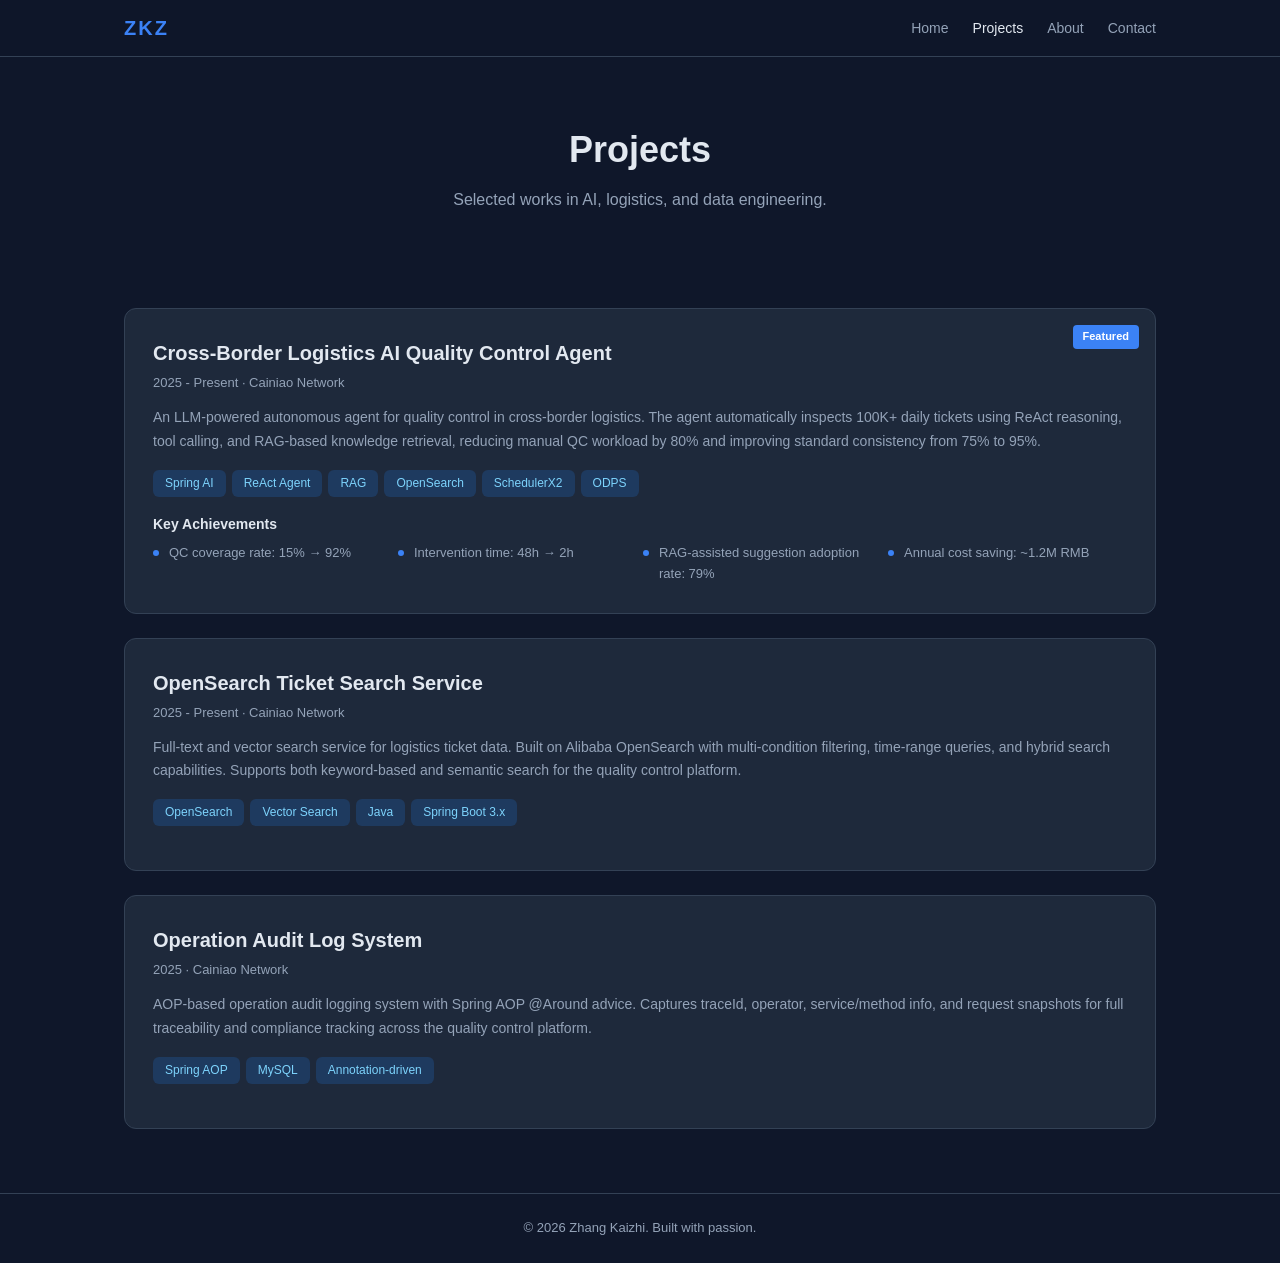
==== projects.html @ b3a65767 "init: personal site with about & projects" ====
<!DOCTYPE html>
<html lang="zh-CN">
<head>
  <meta charset="UTF-8">
  <meta name="viewport" content="width=device-width, initial-scale=1.0">
  <title>Projects - Zhang Kaizhi</title>
  <link rel="stylesheet" href="style.css">
  <link rel="icon" href="data:image/svg+xml,<svg xmlns=%22http://www.w3.org/2000/svg%22 viewBox=%220 0 100 100%22><text y=%22.9em%22 font-size=%2290%22>👨‍💻</text></svg>">
</head>
<body>
  <nav class="navbar">
    <div class="nav-container">
      <a href="index.html" class="nav-logo">ZKZ</a>
      <div class="nav-links">
        <a href="index.html">Home</a>
        <a href="projects.html" class="active">Projects</a>
        <a href="index.html#about">About</a>
        <a href="index.html#contact">Contact</a>
      </div>
    </div>
  </nav>

  <section class="page-header">
    <div class="container">
      <h1 class="page-title">Projects</h1>
      <p class="page-desc">Selected works in AI, logistics, and data engineering.</p>
    </div>
  </section>

  <section class="section">
    <div class="container">
      <div class="project-list">

        <!-- Project 1: AI QC Agent -->
        <div class="project-card">
          <div class="project-badge">Featured</div>
          <h2 class="project-title">Cross-Border Logistics AI Quality Control Agent</h2>
          <p class="project-meta">2025 - Present &middot; Cainiao Network</p>
          <p class="project-desc">
            An LLM-powered autonomous agent for quality control in cross-border logistics.
            The agent automatically inspects 100K+ daily tickets using ReAct reasoning,
            tool calling, and RAG-based knowledge retrieval, reducing manual QC workload by 80%
            and improving standard consistency from 75% to 95%.
          </p>
          <div class="project-tech">
            <span class="tag">Spring AI</span>
            <span class="tag">ReAct Agent</span>
            <span class="tag">RAG</span>
            <span class="tag">OpenSearch</span>
            <span class="tag">SchedulerX2</span>
            <span class="tag">ODPS</span>
          </div>
          <div class="project-highlights">
            <h4>Key Achievements</h4>
            <ul>
              <li>QC coverage rate: 15% → 92%</li>
              <li>Intervention time: 48h → 2h</li>
              <li>RAG-assisted suggestion adoption rate: 79%</li>
              <li>Annual cost saving: ~1.2M RMB</li>
            </ul>
          </div>
        </div>

        <!-- Project 2: OpenSearch -->
        <div class="project-card">
          <h2 class="project-title">OpenSearch Ticket Search Service</h2>
          <p class="project-meta">2025 - Present &middot; Cainiao Network</p>
          <p class="project-desc">
            Full-text and vector search service for logistics ticket data.
            Built on Alibaba OpenSearch with multi-condition filtering, time-range queries,
            and hybrid search capabilities. Supports both keyword-based and semantic search
            for the quality control platform.
          </p>
          <div class="project-tech">
            <span class="tag">OpenSearch</span>
            <span class="tag">Vector Search</span>
            <span class="tag">Java</span>
            <span class="tag">Spring Boot 3.x</span>
          </div>
        </div>

        <!-- Project 3: Operation Audit -->
        <div class="project-card">
          <h2 class="project-title">Operation Audit Log System</h2>
          <p class="project-meta">2025 &middot; Cainiao Network</p>
          <p class="project-desc">
            AOP-based operation audit logging system with Spring AOP @Around advice.
            Captures traceId, operator, service/method info, and request snapshots
            for full traceability and compliance tracking across the quality control platform.
          </p>
          <div class="project-tech">
            <span class="tag">Spring AOP</span>
            <span class="tag">MySQL</span>
            <span class="tag">Annotation-driven</span>
          </div>
        </div>

      </div>
    </div>
  </section>

  <footer class="footer">
    <div class="container">
      <p>&copy; 2026 Zhang Kaizhi. Built with passion.</p>
    </div>
  </footer>
</body>
</html>
---- style.css ----
* { margin: 0; padding: 0; box-sizing: border-box; }

:root {
  --bg: #0f172a;
  --bg-alt: #1e293b;
  --surface: #1e293b;
  --border: #334155;
  --text: #e2e8f0;
  --text-muted: #94a3b8;
  --primary: #3b82f6;
  --primary-hover: #2563eb;
  --accent: #60a5fa;
  --tag-bg: #1e3a5f;
  --tag-text: #7dd3fc;
  --radius: 12px;
}

body {
  font-family: -apple-system, "PingFang SC", "Segoe UI", "Microsoft YaHei", sans-serif;
  background: var(--bg);
  color: var(--text);
  line-height: 1.6;
  -webkit-font-smoothing: antialiased;
}

.container { max-width: 1080px; margin: 0 auto; padding: 0 24px; }

/* Navbar */
.navbar {
  position: sticky; top: 0; z-index: 100;
  background: rgba(15, 23, 42, 0.85);
  backdrop-filter: blur(12px);
  border-bottom: 1px solid var(--border);
}
.nav-container {
  max-width: 1080px; margin: 0 auto; padding: 0 24px;
  display: flex; align-items: center; justify-content: space-between;
  height: 56px;
}
.nav-logo {
  font-size: 20px; font-weight: 800; color: var(--primary);
  text-decoration: none; letter-spacing: 2px;
}
.nav-links { display: flex; gap: 24px; }
.nav-links a {
  text-decoration: none; color: var(--text-muted); font-size: 14px;
  font-weight: 500; transition: color 0.2s;
}
.nav-links a:hover, .nav-links a.active { color: var(--text); }

/* Hero */
.hero {
  display: flex; align-items: center; gap: 48px;
  max-width: 1080px; margin: 0 auto; padding: 80px 24px;
}
.hero-content { flex: 1; }
.hero-greeting { font-size: 16px; color: var(--primary); font-weight: 600; margin-bottom: 8px; }
.hero-name { font-size: 48px; font-weight: 800; line-height: 1.1; margin-bottom: 8px; }
.hero-title { font-size: 20px; color: var(--text-muted); margin-bottom: 20px; }
.hero-desc { font-size: 15px; color: var(--text-muted); line-height: 1.7; margin-bottom: 28px; }
.hero-actions { display: flex; gap: 12px; }
.btn {
  display: inline-block; padding: 10px 24px; border-radius: 8px;
  font-size: 14px; font-weight: 600; text-decoration: none; transition: all 0.2s;
}
.btn-primary { background: var(--primary); color: #fff; }
.btn-primary:hover { background: var(--primary-hover); }
.btn-outline { border: 1px solid var(--border); color: var(--text); }
.btn-outline:hover { border-color: var(--primary); color: var(--primary); }

.hero-visual { flex: 1; }
.code-block {
  background: #0d1117; border: 1px solid var(--border);
  border-radius: var(--radius); overflow: hidden;
  font-family: "SF Mono", "Fira Code", "Consolas", monospace;
}
.code-header {
  display: flex; align-items: center; gap: 6px;
  padding: 10px 16px; background: #161b22; border-bottom: 1px solid var(--border);
}
.dot { width: 10px; height: 10px; border-radius: 50%; }
.dot.red { background: #ff5f56; }
.dot.yellow { background: #ffbd2e; }
.dot.green { background: #27c93f; }
.code-filename { margin-left: 12px; font-size: 12px; color: var(--text-muted); }
.code-body {
  padding: 16px 20px; font-size: 13px; line-height: 1.7;
  color: #c9d1d9; overflow-x: auto;
}
.code-body .keyword { color: #ff7b72; }
.code-body .class-name { color: #dcdcaa; }
.code-body .string { color: #ce9178; }
.code-body .method { color: #dcdcaa; }

/* Sections */
.section { padding: 64px 0; }
.section-alt { background: var(--bg-alt); }
.section-title {
  font-size: 28px; font-weight: 700; margin-bottom: 32px;
  text-align: center;
}

/* About */
.about-grid {
  display: grid; grid-template-columns: repeat(auto-fit, minmax(280px, 1fr));
  gap: 20px; margin-bottom: 40px;
}
.about-card {
  background: var(--surface); border: 1px solid var(--border);
  border-radius: var(--radius); padding: 28px;
  transition: border-color 0.2s;
}
.about-card:hover { border-color: var(--primary); }
.about-icon { font-size: 32px; margin-bottom: 12px; }
.about-card h3 { font-size: 16px; font-weight: 600; margin-bottom: 8px; }
.about-card p { font-size: 14px; color: var(--text-muted); line-height: 1.6; }

/* Tech stack */
.stack-title { font-size: 18px; font-weight: 600; margin-bottom: 16px; text-align: center; }
.stack-tags { display: flex; flex-wrap: wrap; gap: 8px; justify-content: center; }
.tag {
  display: inline-block; padding: 4px 12px; border-radius: 6px;
  font-size: 12px; font-weight: 500;
  background: var(--tag-bg); color: var(--tag-text);
}

/* Projects */
.page-header {
  padding: 64px 0 32px; text-align: center;
}
.page-title { font-size: 36px; font-weight: 800; margin-bottom: 8px; }
.page-desc { font-size: 16px; color: var(--text-muted); }

.project-list { display: flex; flex-direction: column; gap: 24px; }
.project-card {
  background: var(--surface); border: 1px solid var(--border);
  border-radius: var(--radius); padding: 28px;
  position: relative; transition: border-color 0.2s;
}
.project-card:hover { border-color: var(--primary); }
.project-badge {
  position: absolute; top: 16px; right: 16px;
  background: var(--primary); color: #fff; font-size: 11px;
  font-weight: 600; padding: 3px 10px; border-radius: 4px;
}
.project-title { font-size: 20px; font-weight: 700; margin-bottom: 4px; }
.project-meta { font-size: 13px; color: var(--text-muted); margin-bottom: 12px; }
.project-desc { font-size: 14px; color: var(--text-muted); line-height: 1.7; margin-bottom: 16px; }
.project-tech { display: flex; flex-wrap: wrap; gap: 6px; margin-bottom: 16px; }
.project-highlights h4 { font-size: 14px; font-weight: 600; margin-bottom: 8px; }
.project-highlights ul {
  list-style: none; display: grid;
  grid-template-columns: repeat(auto-fit, minmax(200px, 1fr)); gap: 6px;
}
.project-highlights li {
  font-size: 13px; color: var(--text-muted);
  padding-left: 16px; position: relative;
}
.project-highlights li::before {
  content: ''; position: absolute; left: 0; top: 7px;
  width: 6px; height: 6px; border-radius: 50%; background: var(--primary);
}

/* Contact */
.contact-links {
  display: flex; gap: 16px; justify-content: center; flex-wrap: wrap;
}
.contact-card {
  display: flex; align-items: center; gap: 10px;
  background: var(--surface); border: 1px solid var(--border);
  border-radius: var(--radius); padding: 16px 28px;
  text-decoration: none; color: var(--text);
  font-size: 15px; font-weight: 500; transition: all 0.2s;
}
.contact-card:hover { border-color: var(--primary); }
.contact-icon { width: 24px; height: 24px; }

/* Footer */
.footer {
  padding: 24px 0; text-align: center;
  border-top: 1px solid var(--border);
}
.footer p { font-size: 13px; color: var(--text-muted); }

/* Responsive */
@media (max-width: 768px) {
  .hero { flex-direction: column; padding: 48px 24px; gap: 32px; }
  .hero-name { font-size: 36px; }
  .about-grid { grid-template-columns: 1fr; }
}
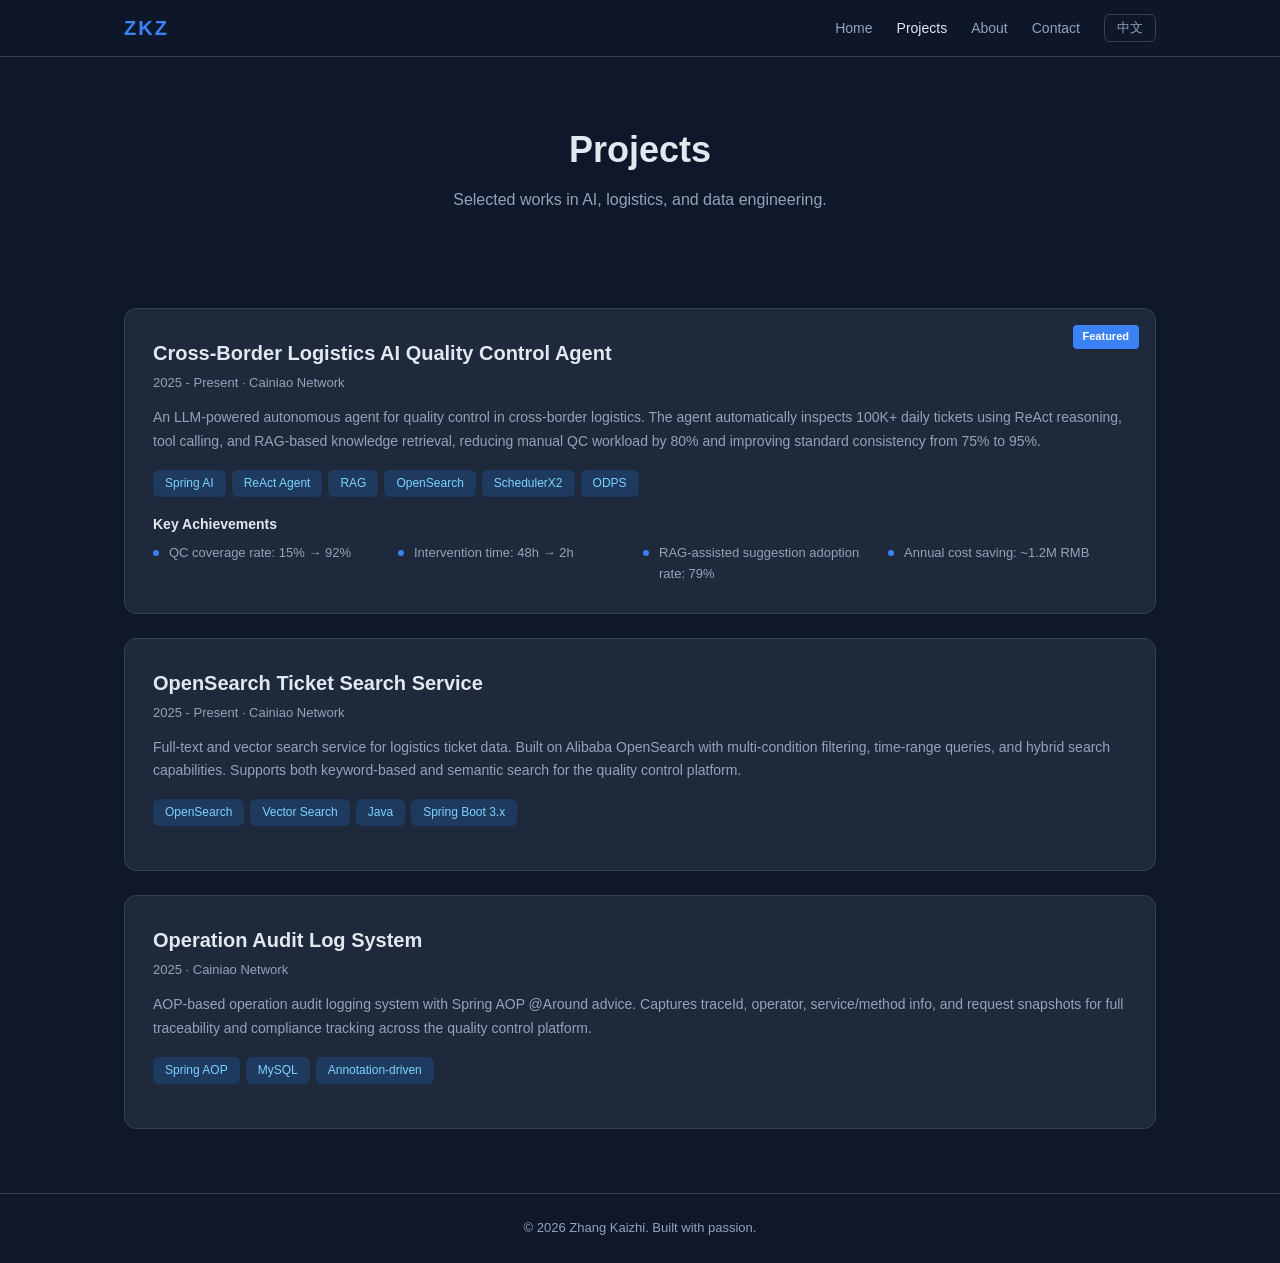
==== commit ceb3e4ac: "feat: add i18n zh/en toggle with one-click language switch" ====
--- a/projects.html
+++ b/projects.html
@@ -1,5 +1,5 @@
 <!DOCTYPE html>
-<html lang="zh-CN">
+<html lang="en">
 <head>
   <meta charset="UTF-8">
   <meta name="viewport" content="width=device-width, initial-scale=1.0">
@@ -7,23 +7,24 @@
   <link rel="stylesheet" href="style.css">
   <link rel="icon" href="data:image/svg+xml,<svg xmlns=%22http://www.w3.org/2000/svg%22 viewBox=%220 0 100 100%22><text y=%22.9em%22 font-size=%2290%22>👨‍💻</text></svg>">
 </head>
-<body>
+<body class="page-projects">
   <nav class="navbar">
     <div class="nav-container">
       <a href="index.html" class="nav-logo">ZKZ</a>
       <div class="nav-links">
-        <a href="index.html">Home</a>
-        <a href="projects.html" class="active">Projects</a>
-        <a href="index.html#about">About</a>
-        <a href="index.html#contact">Contact</a>
+        <a href="index.html" data-i18n="nav.home">Home</a>
+        <a href="projects.html" class="active" data-i18n="nav.projects">Projects</a>
+        <a href="index.html#about" data-i18n="nav.about">About</a>
+        <a href="index.html#contact" data-i18n="nav.contact">Contact</a>
+        <button class="lang-btn" onclick="toggleLang()" data-i18n="nav.lang">中文</button>
       </div>
     </div>
   </nav>
 
   <section class="page-header">
     <div class="container">
-      <h1 class="page-title">Projects</h1>
-      <p class="page-desc">Selected works in AI, logistics, and data engineering.</p>
+      <h1 class="page-title" data-i18n="page.title">Projects</h1>
+      <p class="page-desc" data-i18n="page.desc">Selected works in AI, logistics, and data engineering.</p>
     </div>
   </section>
 
@@ -31,12 +32,12 @@
     <div class="container">
       <div class="project-list">
 
-        <!-- Project 1: AI QC Agent -->
+        <!-- Project 1 -->
         <div class="project-card">
-          <div class="project-badge">Featured</div>
-          <h2 class="project-title">Cross-Border Logistics AI Quality Control Agent</h2>
-          <p class="project-meta">2025 - Present &middot; Cainiao Network</p>
-          <p class="project-desc">
+          <div class="project-badge" data-i18n="p1.badge">Featured</div>
+          <h2 class="project-title" data-i18n="p1.title">Cross-Border Logistics AI Quality Control Agent</h2>
+          <p class="project-meta" data-i18n="p1.meta">2025 - Present &middot; Cainiao Network</p>
+          <p class="project-desc" data-i18n="p1.desc">
             An LLM-powered autonomous agent for quality control in cross-border logistics.
             The agent automatically inspects 100K+ daily tickets using ReAct reasoning,
             tool calling, and RAG-based knowledge retrieval, reducing manual QC workload by 80%
@@ -51,21 +52,21 @@
             <span class="tag">ODPS</span>
           </div>
           <div class="project-highlights">
-            <h4>Key Achievements</h4>
+            <h4 data-i18n="p1.h4">Key Achievements</h4>
             <ul>
-              <li>QC coverage rate: 15% → 92%</li>
-              <li>Intervention time: 48h → 2h</li>
-              <li>RAG-assisted suggestion adoption rate: 79%</li>
-              <li>Annual cost saving: ~1.2M RMB</li>
+              <li data-i18n="p1.li1">QC coverage rate: 15% → 92%</li>
+              <li data-i18n="p1.li2">Intervention time: 48h → 2h</li>
+              <li data-i18n="p1.li3">RAG-assisted suggestion adoption rate: 79%</li>
+              <li data-i18n="p1.li4">Annual cost saving: ~1.2M RMB</li>
             </ul>
           </div>
         </div>
 
-        <!-- Project 2: OpenSearch -->
+        <!-- Project 2 -->
         <div class="project-card">
-          <h2 class="project-title">OpenSearch Ticket Search Service</h2>
-          <p class="project-meta">2025 - Present &middot; Cainiao Network</p>
-          <p class="project-desc">
+          <h2 class="project-title" data-i18n="p2.title">OpenSearch Ticket Search Service</h2>
+          <p class="project-meta" data-i18n="p2.meta">2025 - Present &middot; Cainiao Network</p>
+          <p class="project-desc" data-i18n="p2.desc">
             Full-text and vector search service for logistics ticket data.
             Built on Alibaba OpenSearch with multi-condition filtering, time-range queries,
             and hybrid search capabilities. Supports both keyword-based and semantic search
@@ -79,11 +80,11 @@
           </div>
         </div>
 
-        <!-- Project 3: Operation Audit -->
+        <!-- Project 3 -->
         <div class="project-card">
-          <h2 class="project-title">Operation Audit Log System</h2>
-          <p class="project-meta">2025 &middot; Cainiao Network</p>
-          <p class="project-desc">
+          <h2 class="project-title" data-i18n="p3.title">Operation Audit Log System</h2>
+          <p class="project-meta" data-i18n="p3.meta">2025 &middot; Cainiao Network</p>
+          <p class="project-desc" data-i18n="p3.desc">
             AOP-based operation audit logging system with Spring AOP @Around advice.
             Captures traceId, operator, service/method info, and request snapshots
             for full traceability and compliance tracking across the quality control platform.
@@ -101,8 +102,10 @@
 
   <footer class="footer">
     <div class="container">
-      <p>&copy; 2026 Zhang Kaizhi. Built with passion.</p>
+      <p data-i18n="footer.text">&copy; 2026 Zhang Kaizhi. Built with passion.</p>
     </div>
   </footer>
+
+  <script src="i18n.js"></script>
 </body>
 </html>
--- a/style.css
+++ b/style.css
@@ -47,6 +47,13 @@
   font-weight: 500; transition: color 0.2s;
 }
 .nav-links a:hover, .nav-links a.active { color: var(--text); }
+.nav-links { align-items: center; }
+.lang-btn {
+  background: transparent; border: 1px solid var(--border); color: var(--text-muted);
+  padding: 4px 12px; border-radius: 6px; font-size: 13px; font-weight: 500;
+  cursor: pointer; transition: all 0.2s; font-family: inherit;
+}
+.lang-btn:hover { border-color: var(--primary); color: var(--primary); }
 
 /* Hero */
 .hero {
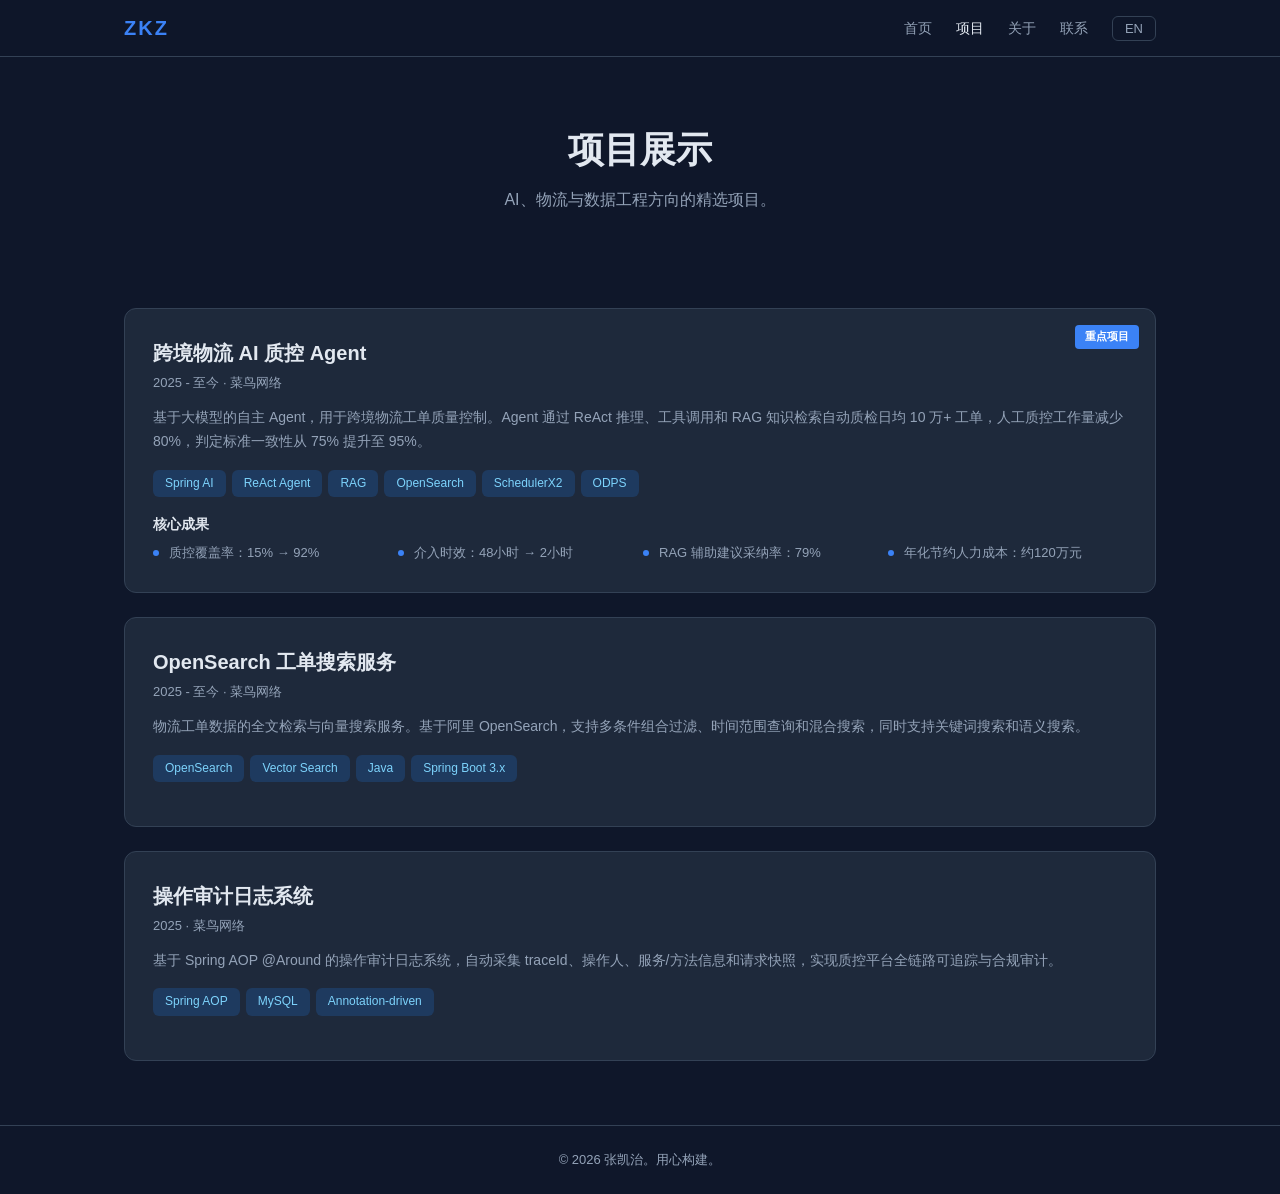
==== commit 59b6b55b: "feat: default to Chinese, one-click switch to English" ====
--- a/projects.html
+++ b/projects.html
@@ -1,9 +1,9 @@
 <!DOCTYPE html>
-<html lang="en">
+<html lang="zh-CN">
 <head>
   <meta charset="UTF-8">
   <meta name="viewport" content="width=device-width, initial-scale=1.0">
-  <title>Projects - Zhang Kaizhi</title>
+  <title>项目展示 - 张凯治</title>
   <link rel="stylesheet" href="style.css">
   <link rel="icon" href="data:image/svg+xml,<svg xmlns=%22http://www.w3.org/2000/svg%22 viewBox=%220 0 100 100%22><text y=%22.9em%22 font-size=%2290%22>👨‍💻</text></svg>">
 </head>
@@ -12,19 +12,19 @@
     <div class="nav-container">
       <a href="index.html" class="nav-logo">ZKZ</a>
       <div class="nav-links">
-        <a href="index.html" data-i18n="nav.home">Home</a>
-        <a href="projects.html" class="active" data-i18n="nav.projects">Projects</a>
-        <a href="index.html#about" data-i18n="nav.about">About</a>
-        <a href="index.html#contact" data-i18n="nav.contact">Contact</a>
-        <button class="lang-btn" onclick="toggleLang()" data-i18n="nav.lang">中文</button>
+        <a href="index.html" data-i18n="nav.home">首页</a>
+        <a href="projects.html" class="active" data-i18n="nav.projects">项目</a>
+        <a href="index.html#about" data-i18n="nav.about">关于</a>
+        <a href="index.html#contact" data-i18n="nav.contact">联系</a>
+        <button class="lang-btn" onclick="toggleLang()" data-i18n="nav.lang">EN</button>
       </div>
     </div>
   </nav>
 
   <section class="page-header">
     <div class="container">
-      <h1 class="page-title" data-i18n="page.title">Projects</h1>
-      <p class="page-desc" data-i18n="page.desc">Selected works in AI, logistics, and data engineering.</p>
+      <h1 class="page-title" data-i18n="page.title">项目展示</h1>
+      <p class="page-desc" data-i18n="page.desc">AI、物流与数据工程方向的精选项目。</p>
     </div>
   </section>
 
@@ -34,14 +34,11 @@
 
         <!-- Project 1 -->
         <div class="project-card">
-          <div class="project-badge" data-i18n="p1.badge">Featured</div>
-          <h2 class="project-title" data-i18n="p1.title">Cross-Border Logistics AI Quality Control Agent</h2>
-          <p class="project-meta" data-i18n="p1.meta">2025 - Present &middot; Cainiao Network</p>
+          <div class="project-badge" data-i18n="p1.badge">重点项目</div>
+          <h2 class="project-title" data-i18n="p1.title">跨境物流 AI 质控 Agent</h2>
+          <p class="project-meta" data-i18n="p1.meta">2025 - 至今 &middot; 菜鸟网络</p>
           <p class="project-desc" data-i18n="p1.desc">
-            An LLM-powered autonomous agent for quality control in cross-border logistics.
-            The agent automatically inspects 100K+ daily tickets using ReAct reasoning,
-            tool calling, and RAG-based knowledge retrieval, reducing manual QC workload by 80%
-            and improving standard consistency from 75% to 95%.
+            基于大模型的自主 Agent，用于跨境物流工单质量控制。Agent 通过 ReAct 推理、工具调用和 RAG 知识检索自动质检日均 10 万+ 工单，人工质控工作量减少 80%，判定标准一致性从 75% 提升至 95%。
           </p>
           <div class="project-tech">
             <span class="tag">Spring AI</span>
@@ -52,25 +49,22 @@
             <span class="tag">ODPS</span>
           </div>
           <div class="project-highlights">
-            <h4 data-i18n="p1.h4">Key Achievements</h4>
+            <h4 data-i18n="p1.h4">核心成果</h4>
             <ul>
-              <li data-i18n="p1.li1">QC coverage rate: 15% → 92%</li>
-              <li data-i18n="p1.li2">Intervention time: 48h → 2h</li>
-              <li data-i18n="p1.li3">RAG-assisted suggestion adoption rate: 79%</li>
-              <li data-i18n="p1.li4">Annual cost saving: ~1.2M RMB</li>
+              <li data-i18n="p1.li1">质控覆盖率：15% → 92%</li>
+              <li data-i18n="p1.li2">介入时效：48小时 → 2小时</li>
+              <li data-i18n="p1.li3">RAG 辅助建议采纳率：79%</li>
+              <li data-i18n="p1.li4">年化节约人力成本：约120万元</li>
             </ul>
           </div>
         </div>
 
         <!-- Project 2 -->
         <div class="project-card">
-          <h2 class="project-title" data-i18n="p2.title">OpenSearch Ticket Search Service</h2>
-          <p class="project-meta" data-i18n="p2.meta">2025 - Present &middot; Cainiao Network</p>
+          <h2 class="project-title" data-i18n="p2.title">OpenSearch 工单搜索服务</h2>
+          <p class="project-meta" data-i18n="p2.meta">2025 - 至今 &middot; 菜鸟网络</p>
           <p class="project-desc" data-i18n="p2.desc">
-            Full-text and vector search service for logistics ticket data.
-            Built on Alibaba OpenSearch with multi-condition filtering, time-range queries,
-            and hybrid search capabilities. Supports both keyword-based and semantic search
-            for the quality control platform.
+            物流工单数据的全文检索与向量搜索服务。基于阿里 OpenSearch，支持多条件组合过滤、时间范围查询和混合搜索，同时支持关键词搜索和语义搜索。
           </p>
           <div class="project-tech">
             <span class="tag">OpenSearch</span>
@@ -82,12 +76,10 @@
 
         <!-- Project 3 -->
         <div class="project-card">
-          <h2 class="project-title" data-i18n="p3.title">Operation Audit Log System</h2>
-          <p class="project-meta" data-i18n="p3.meta">2025 &middot; Cainiao Network</p>
+          <h2 class="project-title" data-i18n="p3.title">操作审计日志系统</h2>
+          <p class="project-meta" data-i18n="p3.meta">2025 &middot; 菜鸟网络</p>
           <p class="project-desc" data-i18n="p3.desc">
-            AOP-based operation audit logging system with Spring AOP @Around advice.
-            Captures traceId, operator, service/method info, and request snapshots
-            for full traceability and compliance tracking across the quality control platform.
+            基于 Spring AOP @Around 的操作审计日志系统，自动采集 traceId、操作人、服务/方法信息和请求快照，实现质控平台全链路可追踪与合规审计。
           </p>
           <div class="project-tech">
             <span class="tag">Spring AOP</span>
@@ -102,7 +94,7 @@
 
   <footer class="footer">
     <div class="container">
-      <p data-i18n="footer.text">&copy; 2026 Zhang Kaizhi. Built with passion.</p>
+      <p data-i18n="footer.text">&copy; 2026 张凯治。用心构建。</p>
     </div>
   </footer>
 
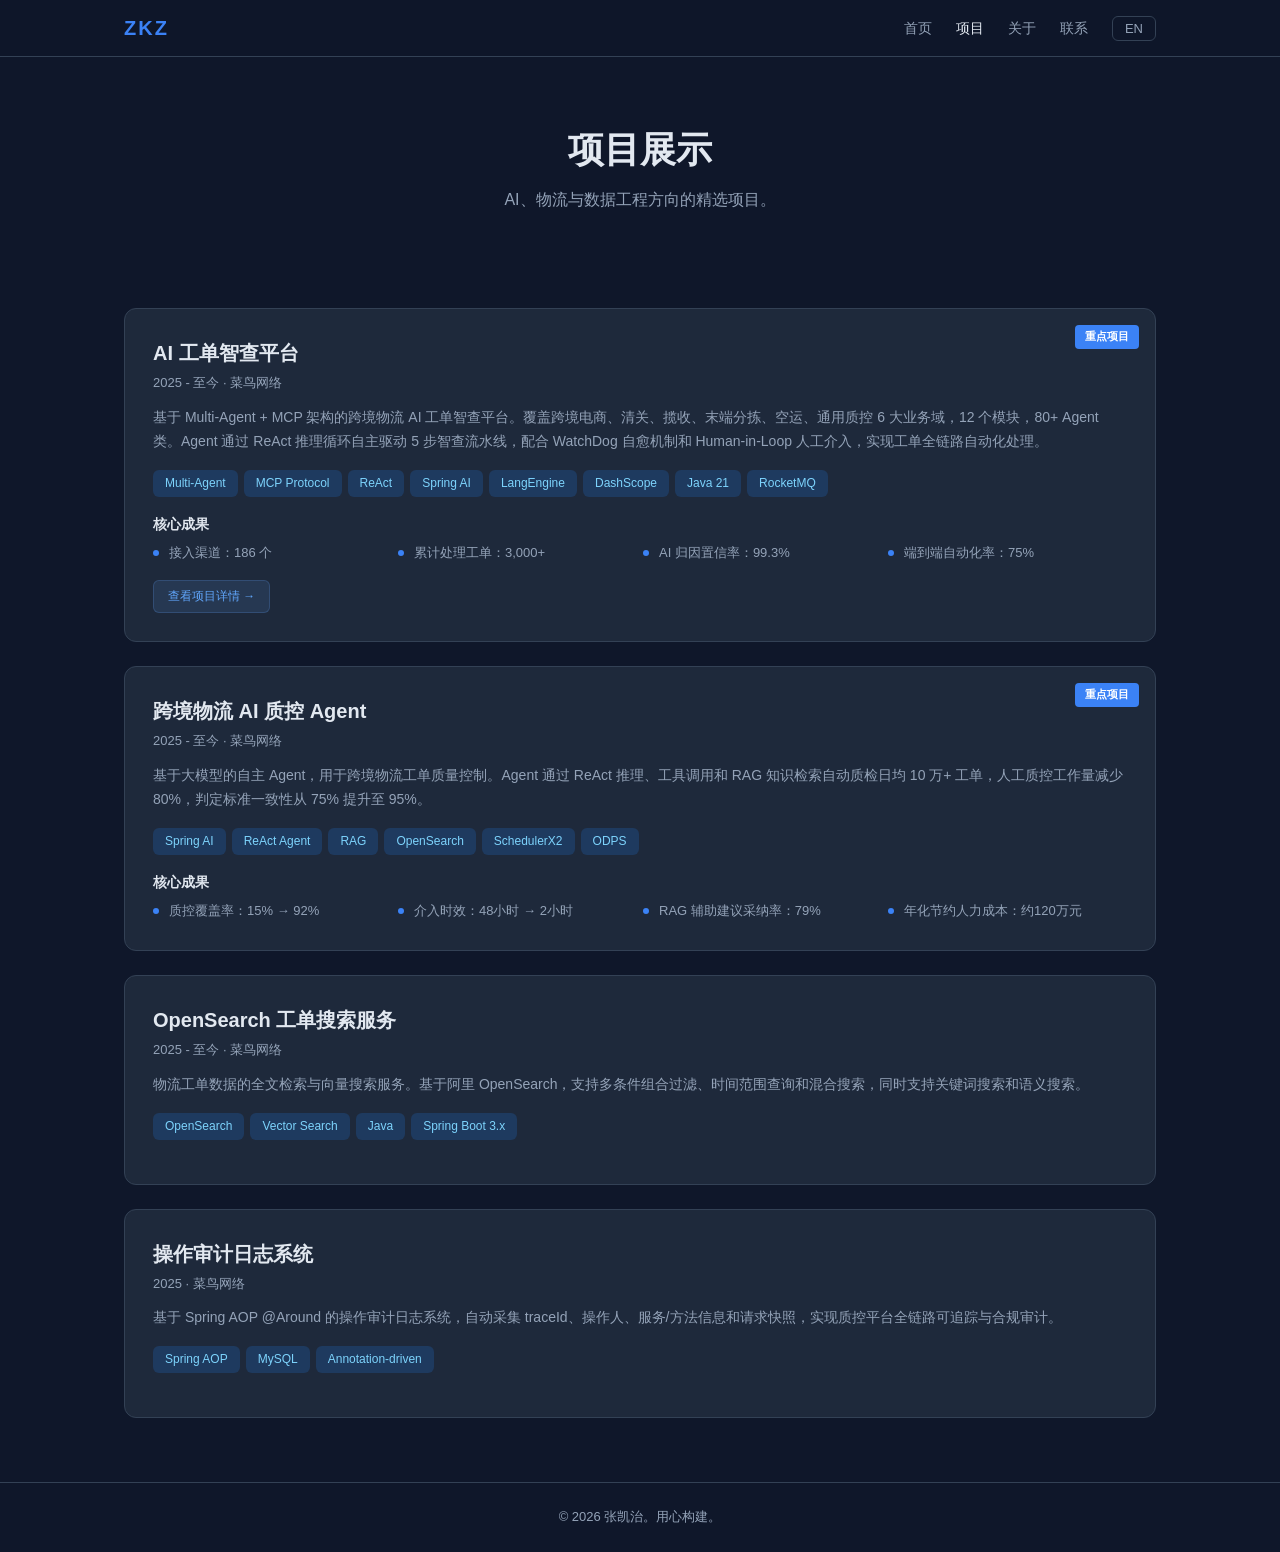
==== commit 95db9eba: "feat: add AI 工单智查平台 project showcase Add comprehensive project documentation for the AI ticket inves" ====
--- a/projects.html
+++ b/projects.html
@@ -31,6 +31,38 @@
   <section class="section">
     <div class="container">
       <div class="project-list">
+
+        <!-- Project 0: AI 工单智查 -->
+        <div class="project-card">
+          <div class="project-badge" data-i18n="p0.badge">重点项目</div>
+          <h2 class="project-title" data-i18n="p0.title">AI 工单智查平台</h2>
+          <p class="project-meta" data-i18n="p0.meta">2025 - 至今 &middot; 菜鸟网络</p>
+          <p class="project-desc" data-i18n="p0.desc">
+            基于 Multi-Agent + MCP 架构的跨境物流 AI 工单智查平台。覆盖跨境电商、清关、揽收、末端分拣、空运、通用质控 6 大业务域，12 个模块，80+ Agent 类。Agent 通过 ReAct 推理循环自主驱动 5 步智查流水线，配合 WatchDog 自愈机制和 Human-in-Loop 人工介入，实现工单全链路自动化处理。
+          </p>
+          <div class="project-tech">
+            <span class="tag">Multi-Agent</span>
+            <span class="tag">MCP Protocol</span>
+            <span class="tag">ReAct</span>
+            <span class="tag">Spring AI</span>
+            <span class="tag">LangEngine</span>
+            <span class="tag">DashScope</span>
+            <span class="tag">Java 21</span>
+            <span class="tag">RocketMQ</span>
+          </div>
+          <div class="project-highlights">
+            <h4 data-i18n="p0.h4">核心成果</h4>
+            <ul>
+              <li data-i18n="p0.li1">接入渠道：186 个</li>
+              <li data-i18n="p0.li2">累计处理工单：3,000+</li>
+              <li data-i18n="p0.li3">AI 归因置信率：99.3%</li>
+              <li data-i18n="p0.li4">端到端自动化率：75%</li>
+            </ul>
+          </div>
+          <div style="margin-top:16px">
+            <a href="ai-ticket-check/index.html" class="tag" style="background:rgba(96,165,250,.12);color:#60a5fa;border:1px solid rgba(96,165,250,.2);padding:6px 14px;border-radius:6px;text-decoration:none;font-size:12px;display:inline-block;transition:all .2s">查看项目详情 →</a>
+          </div>
+        </div>
 
         <!-- Project 1 -->
         <div class="project-card">
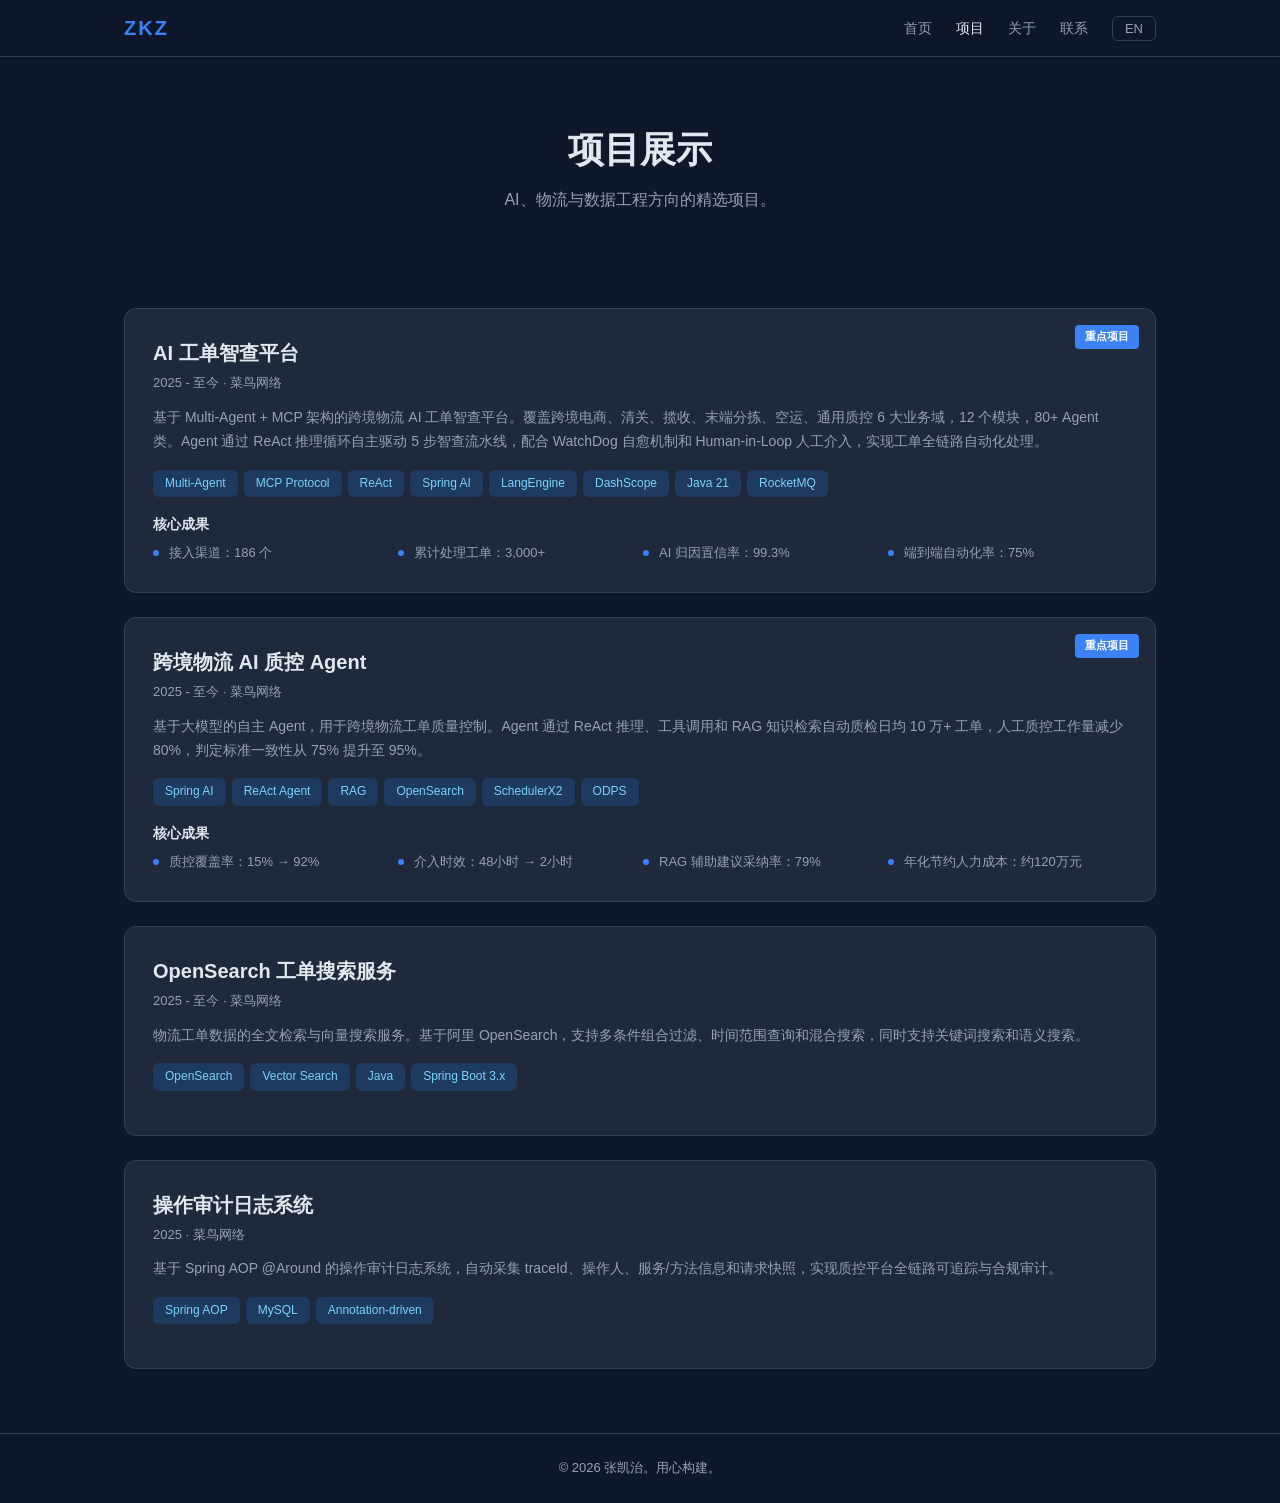
==== commit d65e0200: "refactor: simplify project showcase, remove extra diagram pages Keep only the resume-style project c" ====
--- a/projects.html
+++ b/projects.html
@@ -58,9 +58,6 @@
               <li data-i18n="p0.li3">AI 归因置信率：99.3%</li>
               <li data-i18n="p0.li4">端到端自动化率：75%</li>
             </ul>
-          </div>
-          <div style="margin-top:16px">
-            <a href="ai-ticket-check/index.html" class="tag" style="background:rgba(96,165,250,.12);color:#60a5fa;border:1px solid rgba(96,165,250,.2);padding:6px 14px;border-radius:6px;text-decoration:none;font-size:12px;display:inline-block;transition:all .2s">查看项目详情 →</a>
           </div>
         </div>
 
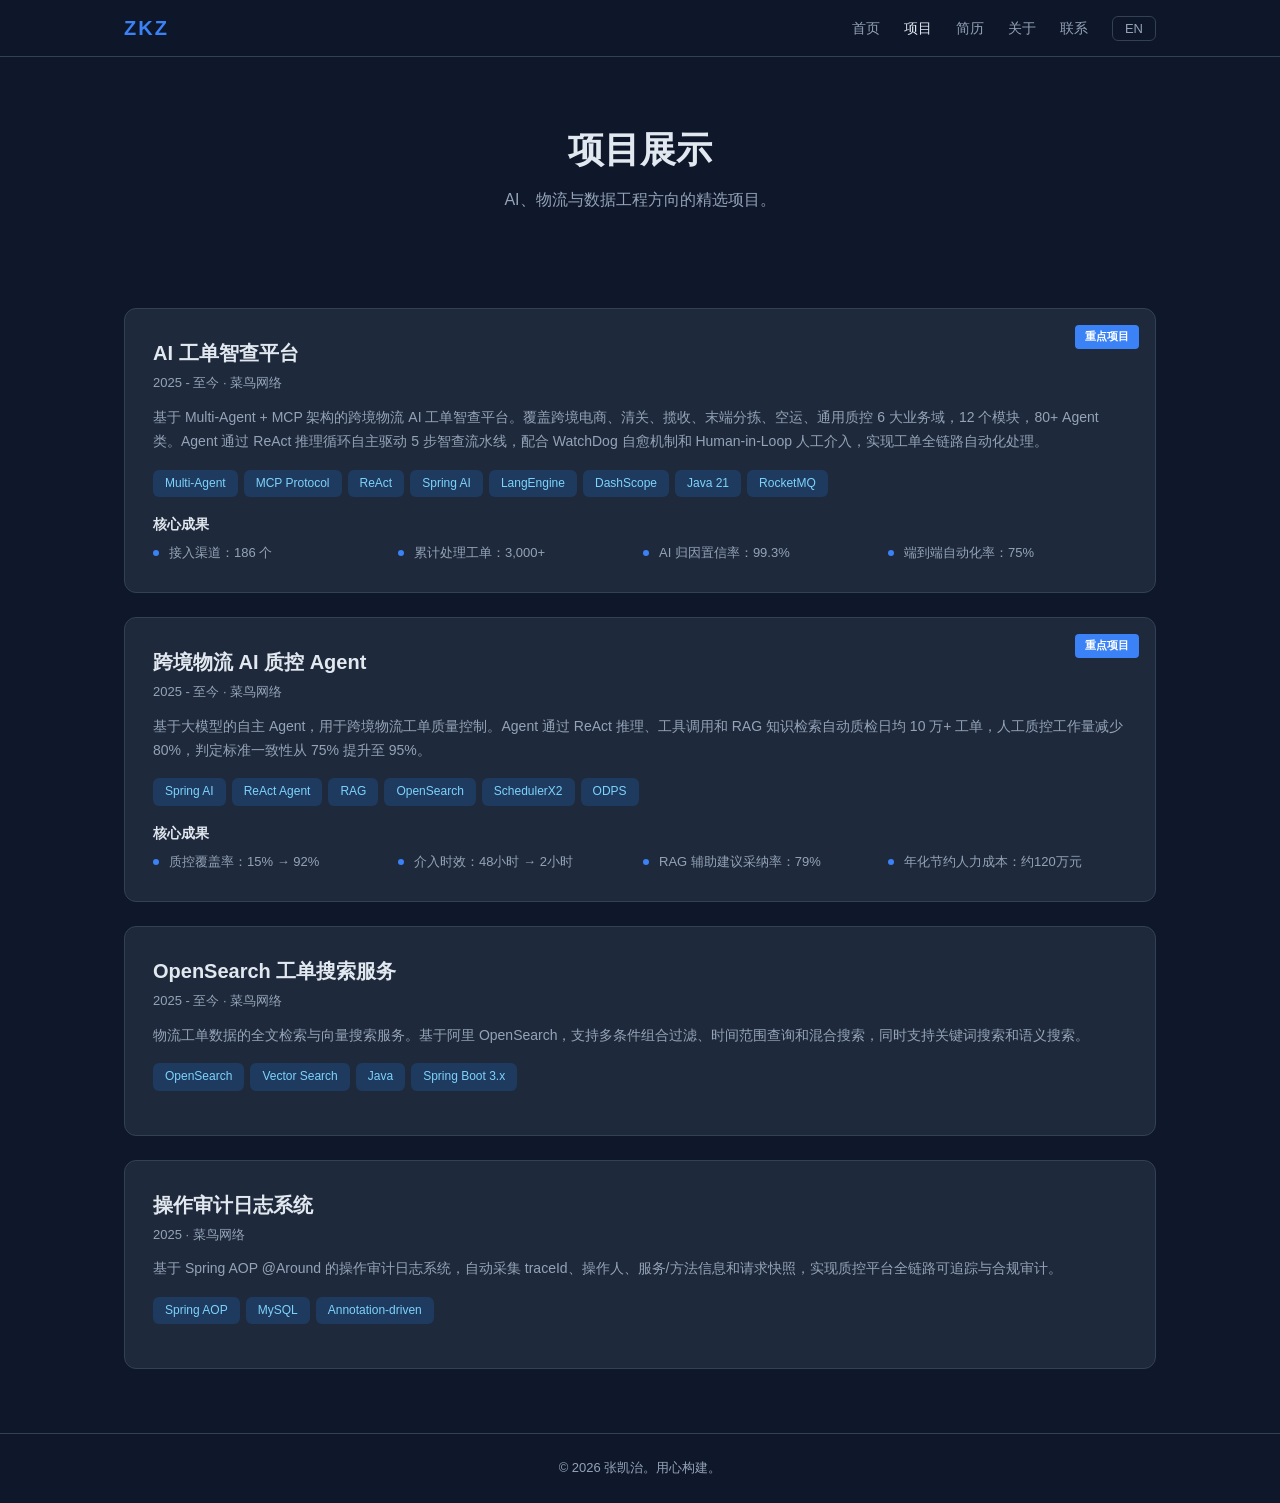
==== commit 0ea1c50f: "Add resume page and update navigation - Add resume.html with full resume content from PDF - Add "简历"" ====
--- a/projects.html
+++ b/projects.html
@@ -14,6 +14,7 @@
       <div class="nav-links">
         <a href="index.html" data-i18n="nav.home">首页</a>
         <a href="projects.html" class="active" data-i18n="nav.projects">项目</a>
+        <a href="resume.html" data-i18n="nav.resume">简历</a>
         <a href="index.html#about" data-i18n="nav.about">关于</a>
         <a href="index.html#contact" data-i18n="nav.contact">联系</a>
         <button class="lang-btn" onclick="toggleLang()" data-i18n="nav.lang">EN</button>
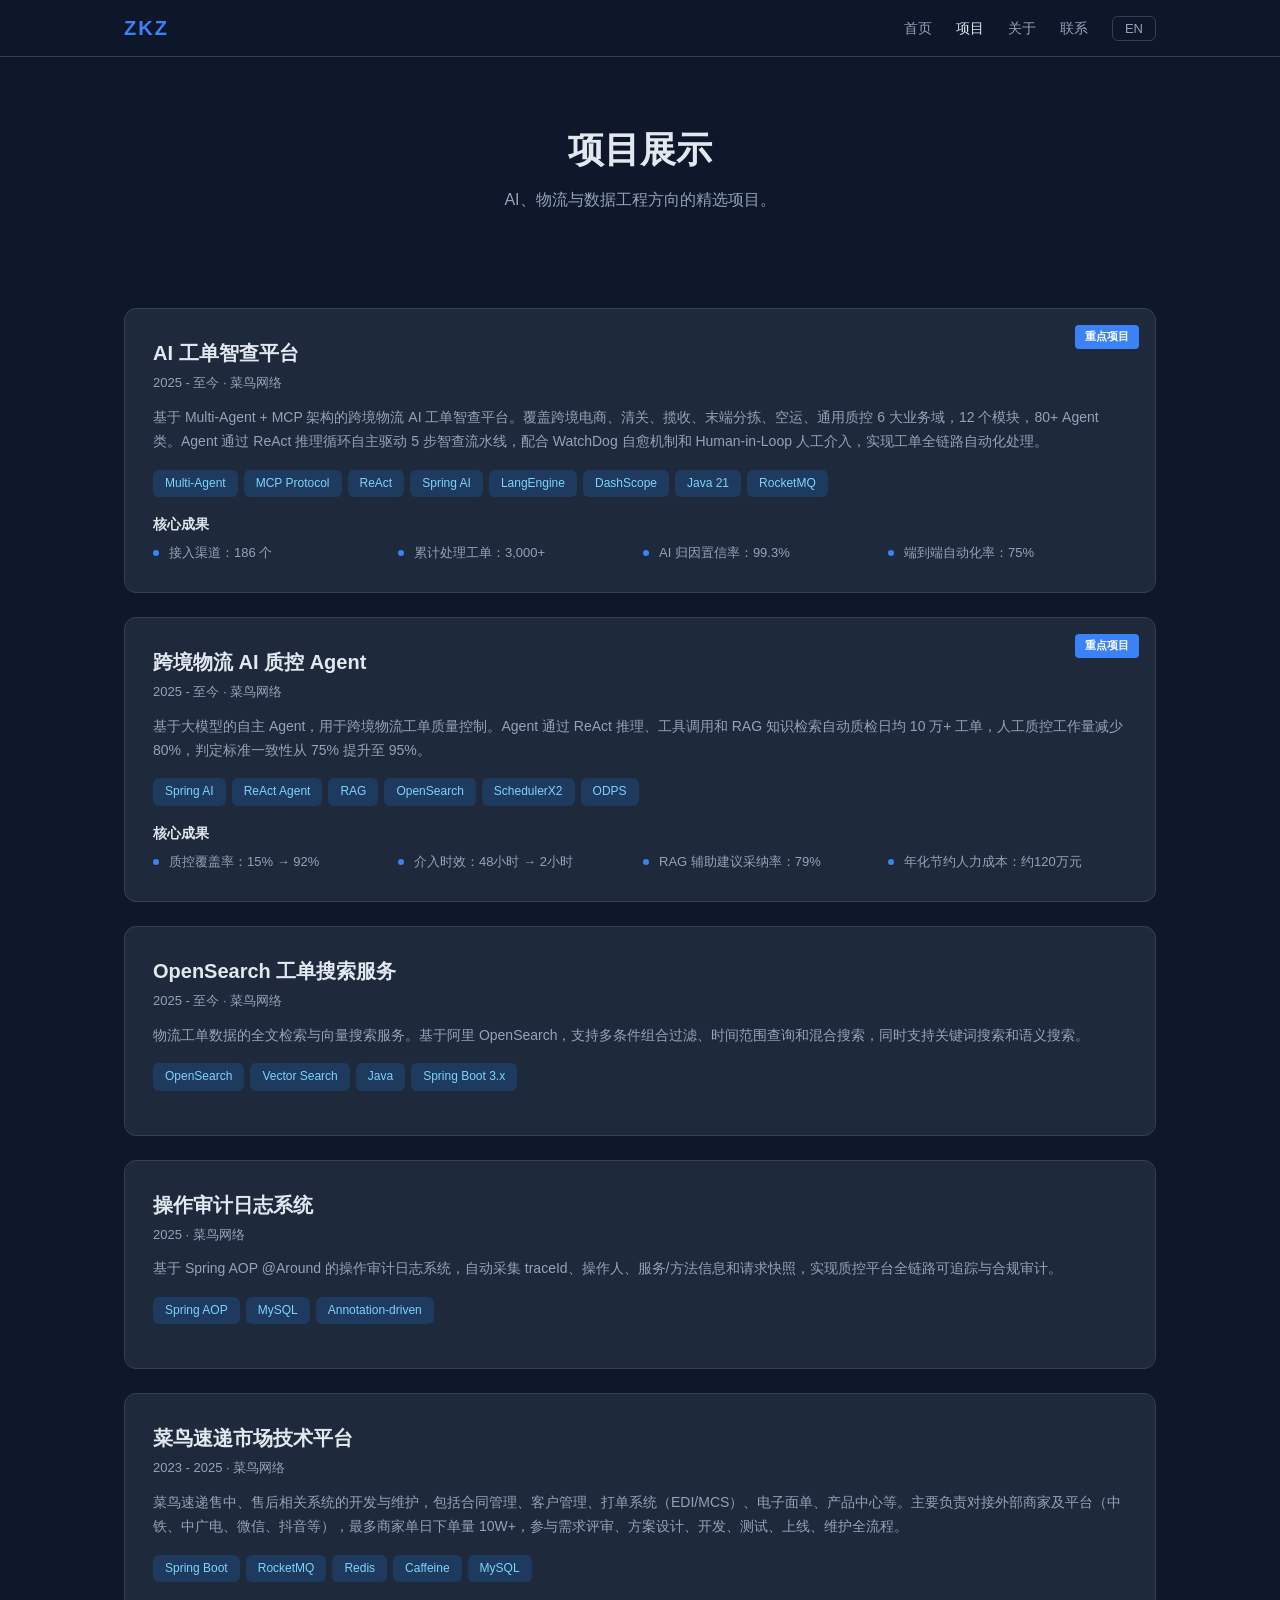
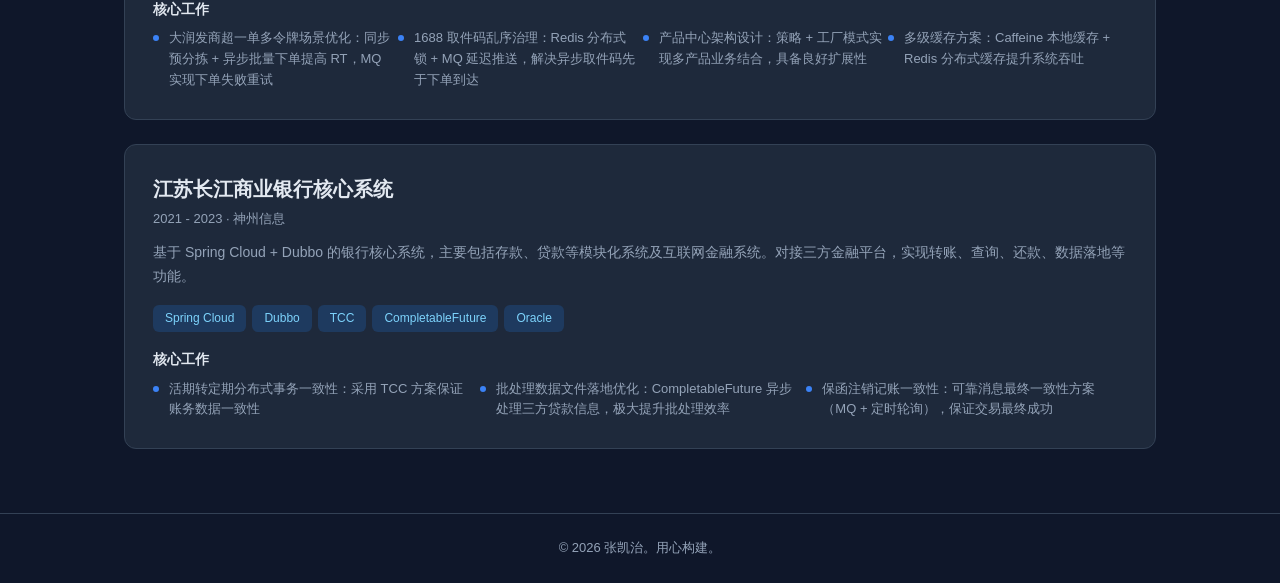
==== commit f5f9212e: "Integrate resume content into existing pages - Remove standalone resume.html - Add Education section" ====
--- a/projects.html
+++ b/projects.html
@@ -14,7 +14,6 @@
       <div class="nav-links">
         <a href="index.html" data-i18n="nav.home">首页</a>
         <a href="projects.html" class="active" data-i18n="nav.projects">项目</a>
-        <a href="resume.html" data-i18n="nav.resume">简历</a>
         <a href="index.html#about" data-i18n="nav.about">关于</a>
         <a href="index.html#contact" data-i18n="nav.contact">联系</a>
         <button class="lang-btn" onclick="toggleLang()" data-i18n="nav.lang">EN</button>
@@ -118,6 +117,55 @@
           </div>
         </div>
 
+        <!-- Project 4: 菜鸟速递 -->
+        <div class="project-card">
+          <h2 class="project-title" data-i18n="p4.title">菜鸟速递市场技术平台</h2>
+          <p class="project-meta" data-i18n="p4.meta">2023 - 2025 &middot; 菜鸟网络</p>
+          <p class="project-desc" data-i18n="p4.desc">
+            菜鸟速递售中、售后相关系统的开发与维护，包括合同管理、客户管理、打单系统（EDI/MCS）、电子面单、产品中心等。主要负责对接外部商家及平台（中铁、中广电、微信、抖音等），最多商家单日下单量 10W+，参与需求评审、方案设计、开发、测试、上线、维护全流程。
+          </p>
+          <div class="project-tech">
+            <span class="tag">Spring Boot</span>
+            <span class="tag">RocketMQ</span>
+            <span class="tag">Redis</span>
+            <span class="tag">Caffeine</span>
+            <span class="tag">MySQL</span>
+          </div>
+          <div class="project-highlights">
+            <h4 data-i18n="p4.h4">核心工作</h4>
+            <ul>
+              <li data-i18n="p4.li1">大润发商超一单多令牌场景优化：同步预分拣 + 异步批量下单提高 RT，MQ 实现下单失败重试</li>
+              <li data-i18n="p4.li2">1688 取件码乱序治理：Redis 分布式锁 + MQ 延迟推送，解决异步取件码先于下单到达</li>
+              <li data-i18n="p4.li3">产品中心架构设计：策略 + 工厂模式实现多产品业务结合，具备良好扩展性</li>
+              <li data-i18n="p4.li4">多级缓存方案：Caffeine 本地缓存 + Redis 分布式缓存提升系统吞吐</li>
+            </ul>
+          </div>
+        </div>
+
+        <!-- Project 5: 长江商业银行 -->
+        <div class="project-card">
+          <h2 class="project-title" data-i18n="p5.title">江苏长江商业银行核心系统</h2>
+          <p class="project-meta" data-i18n="p5.meta">2021 - 2023 &middot; 神州信息</p>
+          <p class="project-desc" data-i18n="p5.desc">
+            基于 Spring Cloud + Dubbo 的银行核心系统，主要包括存款、贷款等模块化系统及互联网金融系统。对接三方金融平台，实现转账、查询、还款、数据落地等功能，以及定期产品和特色业务的研发。
+          </p>
+          <div class="project-tech">
+            <span class="tag">Spring Cloud</span>
+            <span class="tag">Dubbo</span>
+            <span class="tag">TCC</span>
+            <span class="tag">CompletableFuture</span>
+            <span class="tag">Oracle</span>
+          </div>
+          <div class="project-highlights">
+            <h4 data-i18n="p5.h4">核心工作</h4>
+            <ul>
+              <li data-i18n="p5.li1">活期转定期分布式事务一致性：采用 TCC 方案保证账务数据一致性</li>
+              <li data-i18n="p5.li2">批处理数据文件落地优化：CompletableFuture 异步处理三方贷款信息，极大提升批处理效率</li>
+              <li data-i18n="p5.li3">保函注销记账一致性：可靠消息最终一致性方案（MQ + 定时轮询），保证交易最终成功</li>
+            </ul>
+          </div>
+        </div>
+
       </div>
     </div>
   </section>
